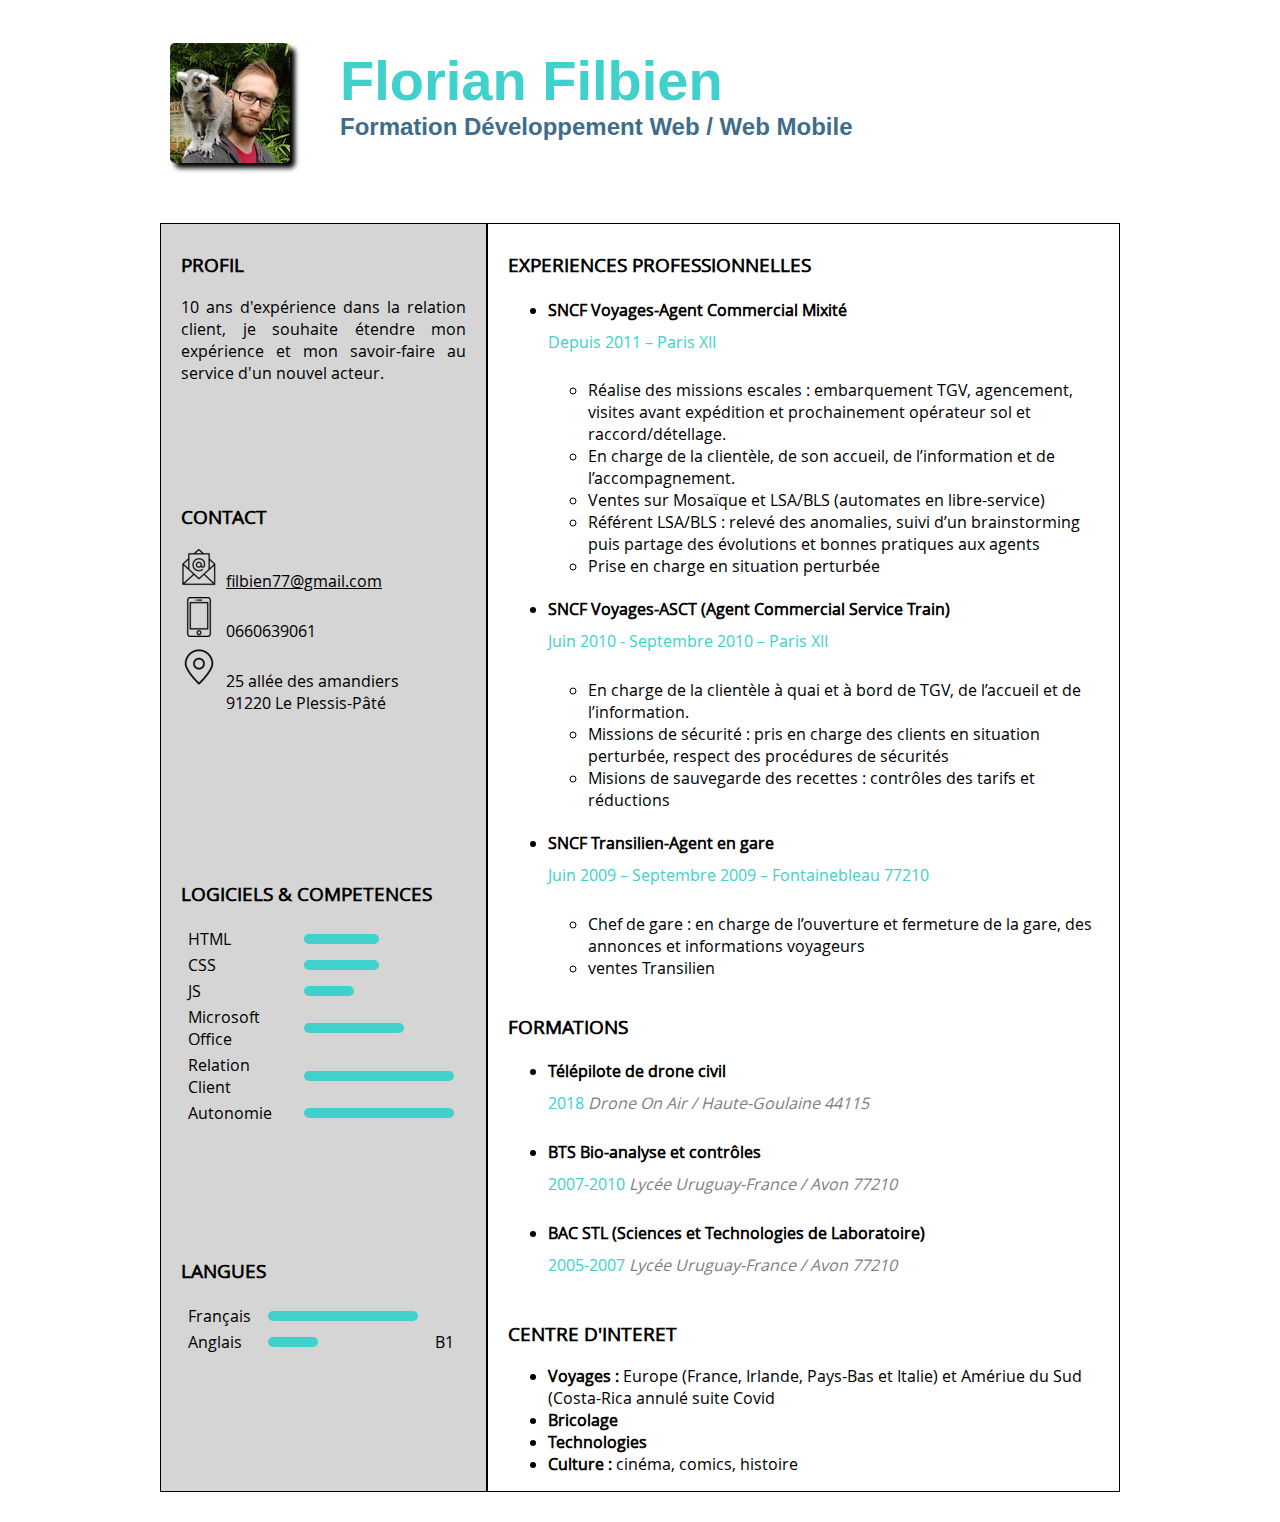
==== index.html @ 29e4142d "Rename cv.html to index.html" ====
<!DOCTYPE html>
<html>
	<head>
		<meta charset="utf-8">
		<meta name="viewport" content="width=device-width, initial-scale=1">
		<title>Mon CV</title>
		<link rel="stylesheet" type="text/css" href="style.css">
	</head>

	<body>
		
		<div id="bloc_page">

			<header>
				<p>
					<a href="images/profil.jpg" target="_blank" title="Cliquer pour agrandir"><img src="images/profil_miniature.jpg" alt="photo_miniature"/></a>
				</p>		
				<h1>Florian Filbien</h1>
				<h2>Formation Développement Web / Web Mobile</h2>
			</header>

			<div id="section_principal">	
				<section class="section1">
					<div class="profil">
						<h3>PROFIL</h3>
						<p>
							10 ans d'expérience dans la relation client, je souhaite étendre mon expérience et mon savoir-faire au service d'un nouvel acteur.
						</p>
					</div>

					<div class="contact">
						<h3>CONTACT</h3>
						<p>
							<ul>
								<li class="mail"><a href="mailto:filbien77@gmail.com">filbien77@gmail.com</a></li>
								<li class="mobile">0660639061</li>
								<li class="adresse">25 allée des amandiers </br> 91220 Le Plessis-Pâté</li>
							</ul>
						</p>
					</div>

					<div class="competences">	
						<h3>LOGICIELS & COMPETENCES</h3>
							<table>	
								<tr>
									<td>HTML</td>
									<td><div id="bordure_2"></div></td>
								</tr>
								<tr>
									<td>CSS</td>
									<td><div id="bordure_2"></div></td>
								</tr>
								<tr>
									<td>JS</td>
									<td><div id="bordure_1"></div></td>
								</tr>
								<tr>
									<td>Microsoft Office</td>
									<td><div id="bordure_3"></div></td>
								</tr>
								<tr>
									<td>Relation Client</td>
									<td><div id="bordure_5"></div></td>
								</tr>
								<tr>
									<td>Autonomie</td>
									<td><div id="bordure_5"></div></td>
								</tr>
							</table>
					</div>

					<div class="langues">
						<h3>LANGUES</h3>
						<p>
							<table>
								<tr>
									<td>Français</td>
									<td><div id="bordure_5"></div></td>
								</tr>
								<tr>
									<td>Anglais</td>
									<td><div id="bordure_1"></div></td>
									<td>B1</td>
								</tr>
							</table>
						</p>
					</div>	
				</section>

				<section class="section2">
					<div class="experiences">
						<h3>EXPERIENCES PROFESSIONNELLES</h3>
							<ul>
								<li>
									<h4>SNCF Voyages-Agent Commercial Mixité</h4>
									<h5>Depuis 2011 – Paris XII</h5>
								</li>
								<p>
									<ul>
										<li>Réalise des missions escales : embarquement TGV, agencement, visites avant expédition et prochainement opérateur sol et raccord/détellage.</li>
										<li>En charge de la clientèle, de son accueil, de l’information et de l’accompagnement. </li>
										<li>Ventes sur Mosaïque et LSA/BLS (automates en libre-service)</li>
										<li>Référent LSA/BLS : relevé des anomalies, suivi d’un brainstorming puis partage des évolutions et bonnes pratiques aux agents</li>
										<li>Prise en charge en situation perturbée</li>
									</ul>
								</p>
								<li>
									<h4>SNCF Voyages-ASCT (Agent Commercial Service Train)</h4>
									<h5>Juin 2010 - Septembre 2010 – Paris XII</h5>
								</li>	
								<p>
									<ul>
										<li>En charge de la clientèle à quai et à bord de TGV, de l’accueil et de l’information.</li>
										<li>Missions de sécurité : pris en charge des clients en situation perturbée, respect des procédures de sécurités</li>
										<li>Misions de sauvegarde des recettes : contrôles des tarifs et réductions</li>
									</ul>
								</p>
								<li>
									<h4>SNCF Transilien-Agent en gare</h4>
									<h5>Juin 2009 – Septembre 2009 – Fontainebleau 77210</h5>
								</li>		
								<p>
									<ul>
										<li>Chef de gare : en charge de l’ouverture et fermeture de la gare, des annonces et informations voyageurs</li>
										<li>ventes Transilien</li>
									</ul>
								</p>
							</ul>	
					</div>


					<div class="formations">	
						<h3>FORMATIONS</h3>
							<ul>
								<li>
									<h4>Télépilote de drone civil</h4>
									<h5>2018<div id="lieu"> Drone On Air / Haute-Goulaine 44115</div></h5>
								</li>
								<li>
									<h4>BTS Bio-analyse et contrôles</h4>
									<h5>2007-2010<div id="lieu"> Lycée Uruguay-France / Avon 77210</div></h5>
								</li>							
								<li>
									<h4>BAC STL (Sciences et Technologies de Laboratoire)</h4>
									<h5>2005-2007<div id="lieu"> Lycée Uruguay-France / Avon 77210</div></h5>
								</li>
							</ul>
					</div>

					<div id="loisirs">
						<h3>CENTRE D'INTERET</h3>
							<ul>
								<li>Voyages :<div id="interets"> Europe (France, Irlande, Pays-Bas et Italie) et Amériue du Sud (Costa-Rica annulé suite Covid</div></li>
								<li>Bricolage</li>
								<li>Technologies</li>
								<li>Culture : <div id="interets">cinéma, comics, histoire</div></li>
							</ul>
					</div>	
				</section>
			</div>	
		</div>
	</body>
	</html>
---- style.css ----
@font-face {
    font-family: 'open_sansregular';
    src: url('polices/OpenSans-Regular-webfont.eot');
    src: url('polices/OpenSans-Regular-webfont.eot?#iefix') format('embedded-opentype'),
         url('polices/OpenSans-Regular-webfont.woff2') format('woff2'),
         url('polices/OpenSans-Regular-webfont.woff') format('woff'),
         url('polices/OpenSans-Regular-webfont.ttf') format('truetype'),
         url('polices/OpenSans-Regular-webfont.svg#open_sansregular') format('svg');
    font-weight: normal;
    font-style: normal;
}

@font-face {
	font-family: 'Dayroom';
	src: url('polices/dayroom.eot');
	src: url('polices/dayroom.eot?#iefix') format('embedded-opentype'), 
	url('polices/dayroom.woff') format('woff'),
	url('polices/dayroom.ttf') format('truetype'),
	url('polices/dayroom.svg#Dayroom') format('svg');
	font-weight: normal;
	font-style: normal;
}

body {
	font-family: 'open_sansregular', Calibri, 'Trebuchet MS', sans-serif;
	background-image: url(images/arriere_plan.jpg);
	background-size: cover;
	width: 75%;
	margin: auto;
}

header {
	height: 145px;
	padding-bottom: 15px;
}

header img {
	margin: 5px 50px 0 10px;
	float: left;
	border-radius: 5px;
	background-color: black;
	box-shadow: 5px 5px 5px black;
}


/* -----Les Titres et autres-----*/

h1 {
	font-family: Dayroom, Calibri, sans-serif;
	color: #41D1CC;
	font-size: 3.5em;
	text-align: left;
	margin-bottom: 0;
	padding-top: 10px;
}

h2 {
	font-family: Trebuchet, Calibri, sans-serif;
	color: #3E6D89;
	font-size: 1.5em;
	font-weight: bold;
	margin-top: 0;
	text-align: left;
}

h3 {
	font-family: open_sansregular, Calibri, sans-serif;
	text-align: left;
	font-weight: bold;
	font-style: 1.2em;
}

h4 {
	margin-bottom: 10px;
	font-style: normal;
	font-weight: bold;
	color: black;
	font-size: medium;
}

h5 {
	margin-top: 0;
	color: #41D1CC;
	font-weight: normal;
	font-size: medium;
}
p {
	text-align: justify;
}


/* -----Les Séparateurs----- */

.separateur {
	clear: both;
	height: 5px;
	margin-top: 10px;
	margin-bottom: 10px;
	background-color: #41D1CC;
}

.separateur_vertical {
	width: 3px;
	height: auto;
	margin-top: 5px;
	background-color: grey;
}


/* -----Les Sections----- */

#section_principal {
	display: flex;
	justify-content: space-between;
	padding-bottom: 30px;
	padding-top: 20px;
}

.section1 {
	display: flex;
	flex-direction: column;
	justify-content: flex-start;
	width: 30%;
	margin-top: 5px;
	padding: 10px 20px 0 20px;
	background-color: #d5d5d5;
	border: solid black 1px
}

.section2 {
	display: flex;
	flex-direction: column;
	justify-content: flex-start;
	width: 70%;
	padding: 10px 20px 0 20px;
	margin-top: 5px;
	border: solid black 1px;
}


/* -----Dimensions des Bloc de la Section 1----- */

.profil {
	flex: 1;
}

.contact {
	flex: 1.5;
}

.competences {
	flex: 1.5;
}

.langues {
	flex: 1;
}


/* -----Effets Dynamiques Lien----- */

.contact a {
	color: black;
	font-style: normal;
	text-decoration: underline;
}

.contact a:hover {
	font-style: italic;
	color: #41D1CC;
	text-decoration: none;
}

.contact a:active {
	color: #41D1CC;
	font-style: normal;
	font-weight: bold;
	text-decoration: none;
}

.contact a:visited {
	font-style: italic;
	text-decoration: underline;
	color: #41D1CC;
}



/* -----Puces Contact----- */

.mail {
	margin: 5px;
	list-style-image: url('images/ico_mail.png');
}
.mobile {
	margin: 5px;
	list-style-image: url('images/ico_mobile.png');

}
.adresse {	
	margin: 5px;
	padding-bottom: 10px;
	list-style-image: url('images/ico_adresse.png');
}


/* -----tableau  Compétences et Langues-----*/

td {
	padding-right: 10px;
	padding-left: 5px;
}

#bordure_1 {
	border-radius: 5px;
	background-color: #41D1CC;
	width: 50px;
	height: 10px;
}

#bordure_2 {
	border-radius: 5px;
	background-color: #41D1CC;
	width: 75px;
	height: 10px;
}

#bordure_3 {
	border-radius: 5px;
	background-color: #41D1CC;
	width: 100px;
	height: 10px;

}

#bordure_5 {
	border-radius: 5px;
	background-color: #41D1CC;
	width: 150px;
	height: 10px;
}


/* -----Formations - les lieux----- */

#lieu {
	display: inline;
	color: grey;
	font-style: italic;
}


/* -----Centre d'Interets----- */

#loisirs li {
	font-weight: bold;
}

#interets {
	display: inline;
	font-weight: normal;
}


/* -----@queris----- */

@media screen and (max-width: 850px) {

	header {
		display: flex;
		flex-direction: column;
		margin-bottom: 30px;
	}

	header img {
		display: none;
	}

	h3 {
		text-align: center;
	}

	#section_principal {
		display: flex;
		flex-direction: column;
	}

	.section1 {
		width: auto;
		padding: 20px;
	}

	.contact {
		overflow-x: hidden;
	}

	.section2 {
		display: flex;
		flex-direction: column;
		width: auto;
	}
}

@media all and (min-width: 850px) and (max-width: 1150px) {


	.section1 {
		display: flex;
		flex-direction: column;
		justify-content: space-between;
	}

	.profil {
		flex: 0.5;
	}
	.contact {
		flex: 1;
	}

	.competences {
		overflow-x: scroll;
		flex: 1;
	}

	.langues {
		overflow-x: scroll;
		flex: 0.5;
		margin-bottom: 30px;
	}
}
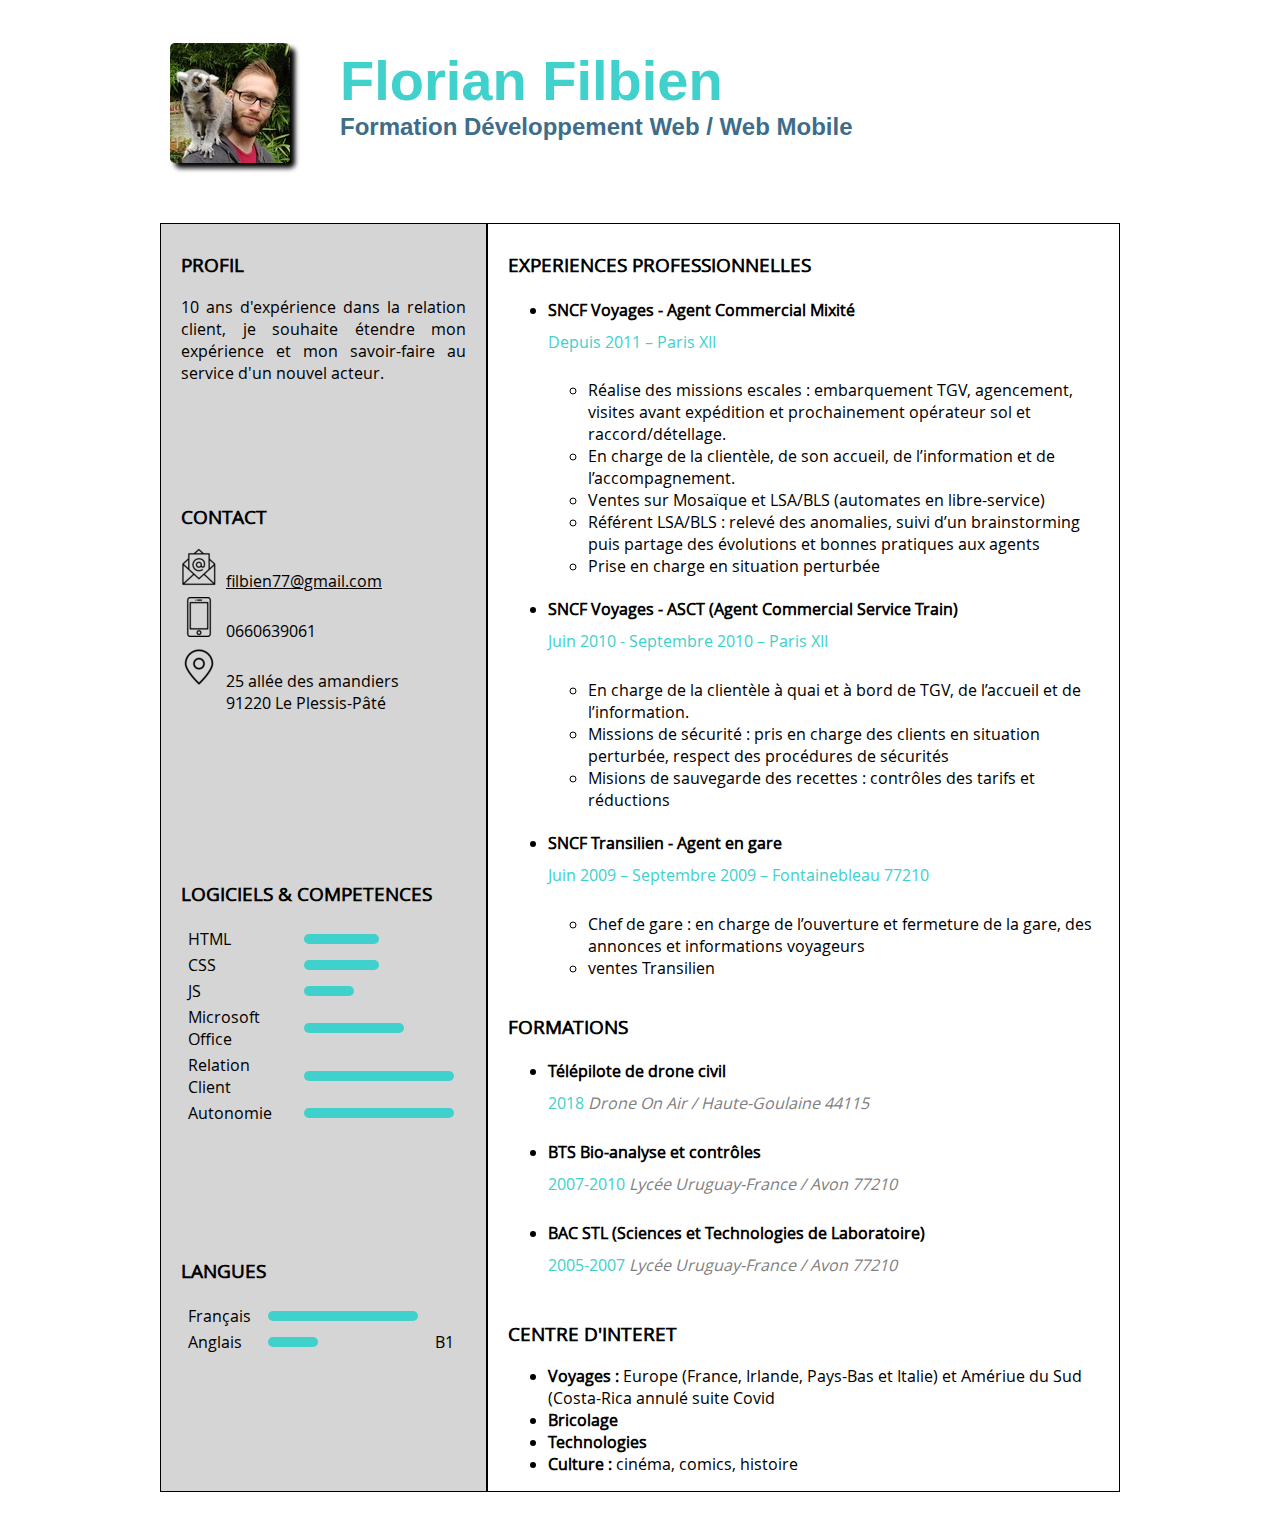
==== commit 2d30c73c: "Update index.html" ====
--- a/index.html
+++ b/index.html
@@ -92,7 +92,7 @@
 						<h3>EXPERIENCES PROFESSIONNELLES</h3>
 							<ul>
 								<li>
-									<h4>SNCF Voyages-Agent Commercial Mixité</h4>
+									<h4>SNCF Voyages - Agent Commercial Mixité</h4>
 									<h5>Depuis 2011 – Paris XII</h5>
 								</li>
 								<p>
@@ -105,7 +105,7 @@
 									</ul>
 								</p>
 								<li>
-									<h4>SNCF Voyages-ASCT (Agent Commercial Service Train)</h4>
+									<h4>SNCF Voyages - ASCT (Agent Commercial Service Train)</h4>
 									<h5>Juin 2010 - Septembre 2010 – Paris XII</h5>
 								</li>	
 								<p>
@@ -116,7 +116,7 @@
 									</ul>
 								</p>
 								<li>
-									<h4>SNCF Transilien-Agent en gare</h4>
+									<h4>SNCF Transilien - Agent en gare</h4>
 									<h5>Juin 2009 – Septembre 2009 – Fontainebleau 77210</h5>
 								</li>		
 								<p>
--- a/style.css
+++ b/style.css
@@ -89,24 +89,6 @@
 }
 
 
-/* -----Les Séparateurs----- */
-
-.separateur {
-	clear: both;
-	height: 5px;
-	margin-top: 10px;
-	margin-bottom: 10px;
-	background-color: #41D1CC;
-}
-
-.separateur_vertical {
-	width: 3px;
-	height: auto;
-	margin-top: 5px;
-	background-color: grey;
-}
-
-
 /* -----Les Sections----- */
 
 #section_principal {
@@ -138,7 +120,7 @@
 }
 
 
-/* -----Dimensions des Bloc de la Section 1----- */
+/* -----Dimensions des Blocs de la Section 1----- */
 
 .profil {
 	flex: 1;
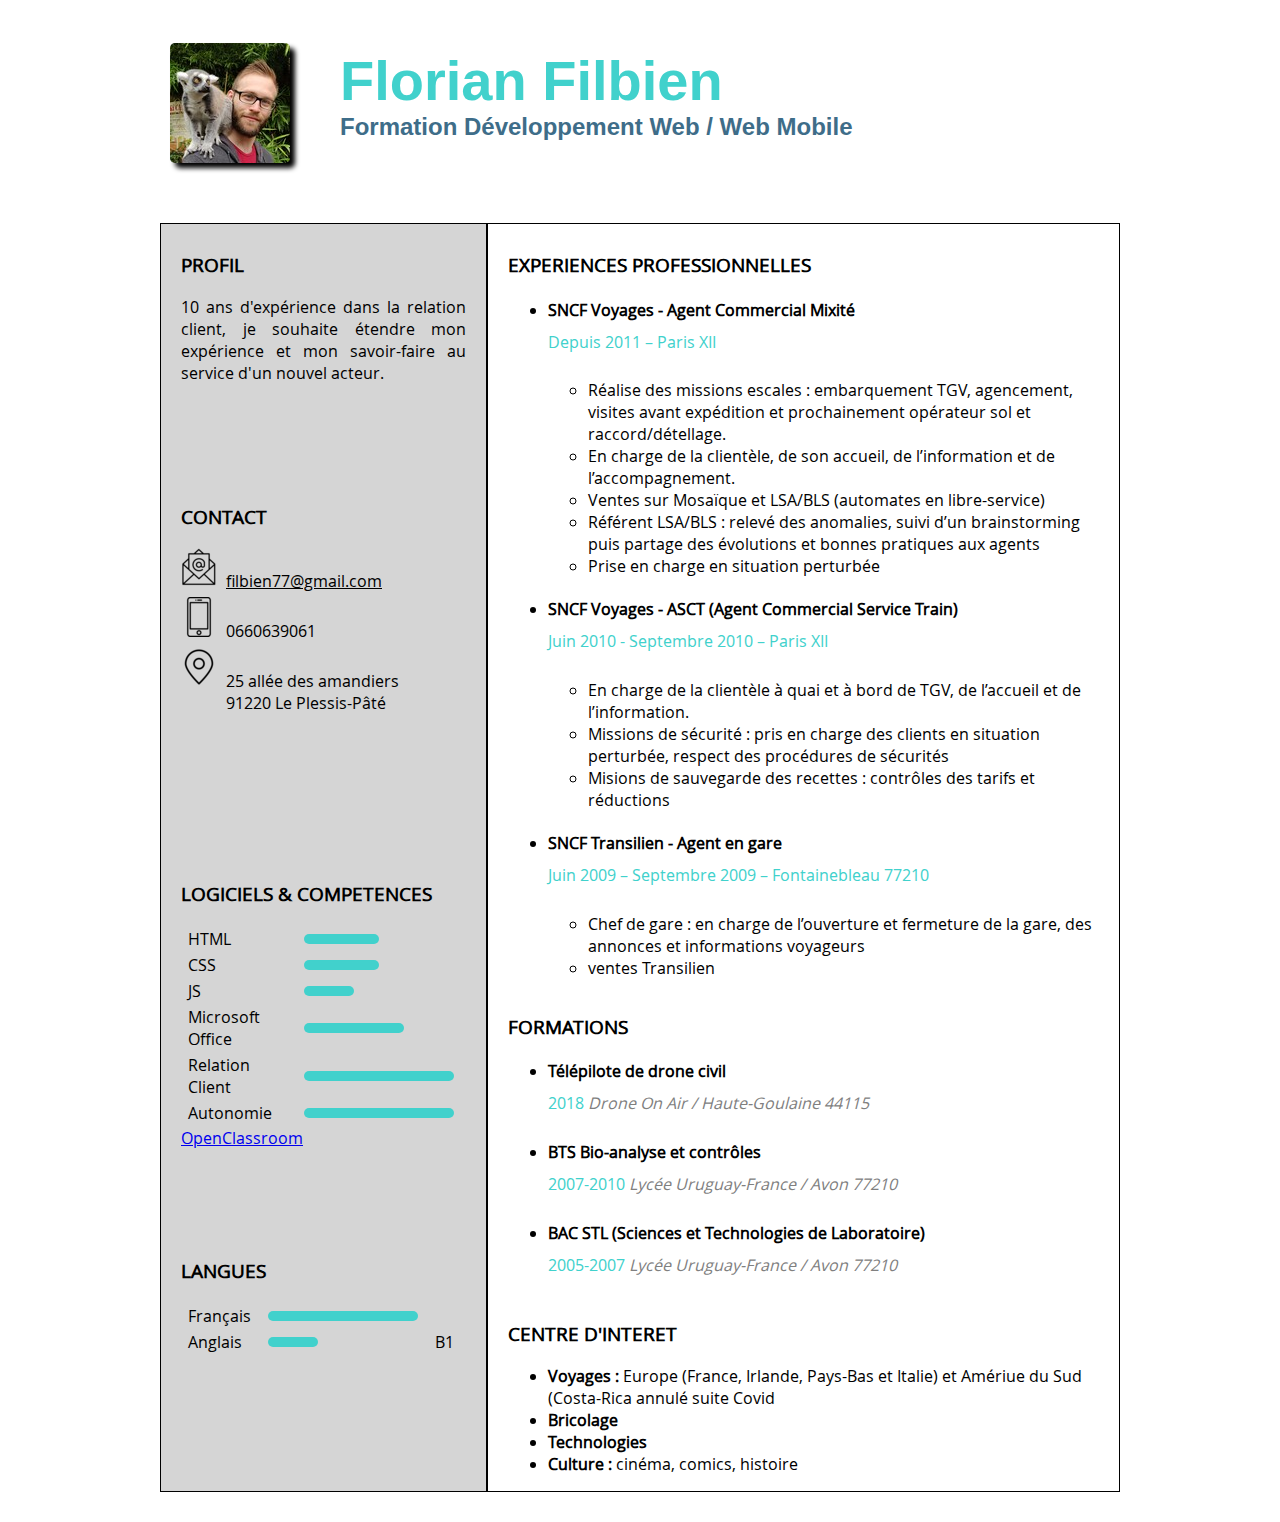
==== commit 9523419d: "Update index.html" ====
--- a/index.html
+++ b/index.html
@@ -67,6 +67,7 @@
 									<td><div id="bordure_5"></div></td>
 								</tr>
 							</table>
+							<a href="https://openclassrooms.com/fr/dashboard/courses#courses-taken">OpenClassroom</a>
 					</div>
 
 					<div class="langues">
--- a/style.css
+++ b/style.css
@@ -264,7 +264,8 @@
 
 	#section_principal {
 		display: flex;
-		flex-direction: column;
+		flex-direction: column;
+  padding-bottom: 30px;
 	}
 
 	.section1 {
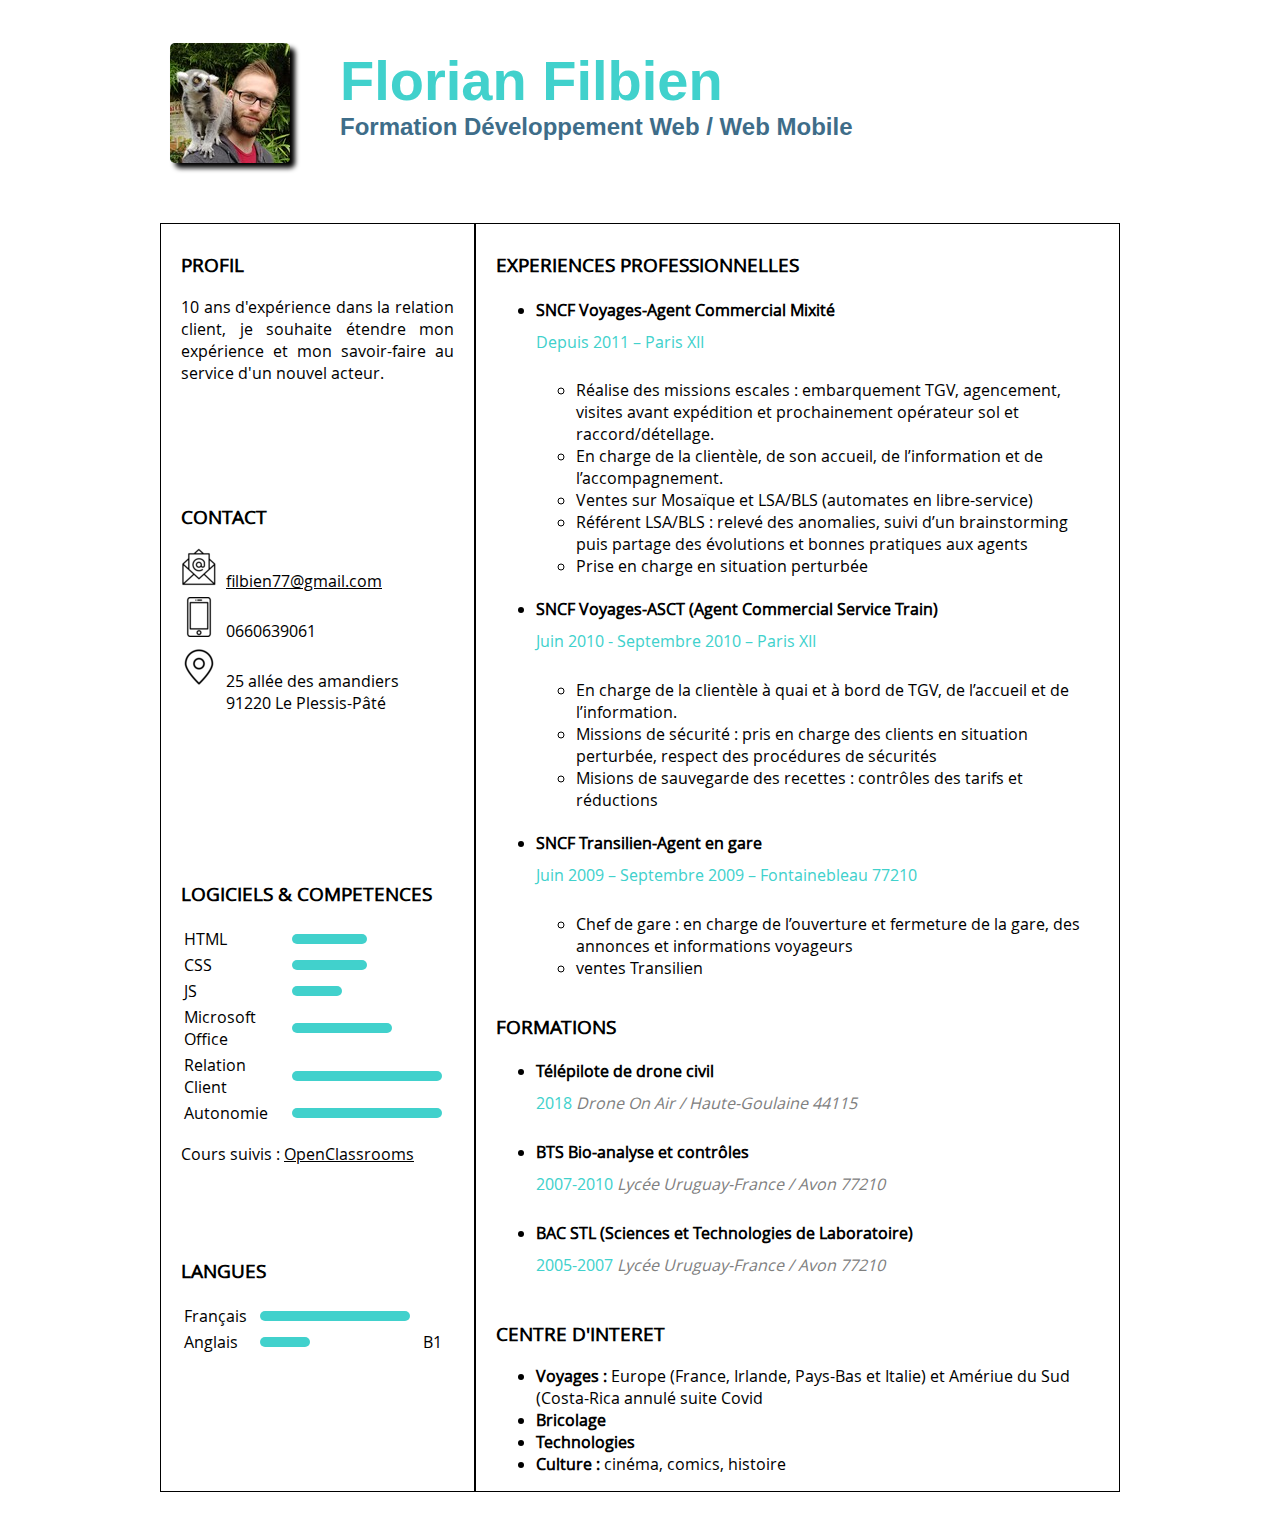
==== commit 85233f5a: "Add files via upload" ====
--- a/index.html
+++ b/index.html
@@ -20,7 +20,7 @@
 			</header>
 
 			<div id="section_principal">	
-				<section class="section1">
+				<section id="section1">
 					<div class="profil">
 						<h3>PROFIL</h3>
 						<p>
@@ -67,7 +67,11 @@
 									<td><div id="bordure_5"></div></td>
 								</tr>
 							</table>
-							<a href="https://openclassrooms.com/fr/dashboard/courses#courses-taken">OpenClassroom</a>
+
+							<p>
+								Cours suivis :
+								<a  href="https://openclassrooms.com/fr/dashboard/courses#courses-taken" target="_blank" title="cliquer pour ouvrir">OpenClassrooms</a>
+							</p>
 					</div>
 
 					<div class="langues">
@@ -88,12 +92,12 @@
 					</div>	
 				</section>
 
-				<section class="section2">
+				<section id="section2">
 					<div class="experiences">
 						<h3>EXPERIENCES PROFESSIONNELLES</h3>
 							<ul>
 								<li>
-									<h4>SNCF Voyages - Agent Commercial Mixité</h4>
+									<h4>SNCF Voyages-Agent Commercial Mixité</h4>
 									<h5>Depuis 2011 – Paris XII</h5>
 								</li>
 								<p>
@@ -106,7 +110,7 @@
 									</ul>
 								</p>
 								<li>
-									<h4>SNCF Voyages - ASCT (Agent Commercial Service Train)</h4>
+									<h4>SNCF Voyages-ASCT (Agent Commercial Service Train)</h4>
 									<h5>Juin 2010 - Septembre 2010 – Paris XII</h5>
 								</li>	
 								<p>
@@ -117,7 +121,7 @@
 									</ul>
 								</p>
 								<li>
-									<h4>SNCF Transilien - Agent en gare</h4>
+									<h4>SNCF Transilien-Agent en gare</h4>
 									<h5>Juin 2009 – Septembre 2009 – Fontainebleau 77210</h5>
 								</li>		
 								<p>
@@ -135,30 +139,30 @@
 							<ul>
 								<li>
 									<h4>Télépilote de drone civil</h4>
-									<h5>2018<div id="lieu"> Drone On Air / Haute-Goulaine 44115</div></h5>
+									<h5>2018<em> Drone On Air / Haute-Goulaine 44115</em></h5>
 								</li>
 								<li>
 									<h4>BTS Bio-analyse et contrôles</h4>
-									<h5>2007-2010<div id="lieu"> Lycée Uruguay-France / Avon 77210</div></h5>
+									<h5>2007-2010<em> Lycée Uruguay-France / Avon 77210</em></h5>
 								</li>							
 								<li>
 									<h4>BAC STL (Sciences et Technologies de Laboratoire)</h4>
-									<h5>2005-2007<div id="lieu"> Lycée Uruguay-France / Avon 77210</div></h5>
+									<h5>2005-2007<em> Lycée Uruguay-France / Avon 77210</em></h5>
 								</li>
 							</ul>
 					</div>
 
-					<div id="loisirs">
+					<div class="loisirs">
 						<h3>CENTRE D'INTERET</h3>
 							<ul>
-								<li>Voyages :<div id="interets"> Europe (France, Irlande, Pays-Bas et Italie) et Amériue du Sud (Costa-Rica annulé suite Covid</div></li>
+								<li>Voyages :<em> Europe (France, Irlande, Pays-Bas et Italie) et Amériue du Sud (Costa-Rica annulé suite Covid</em></li>
 								<li>Bricolage</li>
 								<li>Technologies</li>
-								<li>Culture : <div id="interets">cinéma, comics, histoire</div></li>
+								<li>Culture : <em>cinéma, comics, histoire</em></li>
 							</ul>
 					</div>	
 				</section>
 			</div>	
 		</div>
 	</body>
-	</html>
+	</html>--- a/style.css
+++ b/style.css
@@ -84,7 +84,7 @@
 	font-weight: normal;
 	font-size: medium;
 }
-p {
+.profil p {
 	text-align: justify;
 }
 
@@ -98,18 +98,17 @@
 	padding-top: 20px;
 }
 
-.section1 {
+#section1 {
 	display: flex;
 	flex-direction: column;
 	justify-content: flex-start;
 	width: 30%;
 	margin-top: 5px;
 	padding: 10px 20px 0 20px;
-	background-color: #d5d5d5;
 	border: solid black 1px
 }
 
-.section2 {
+#section2 {
 	display: flex;
 	flex-direction: column;
 	justify-content: flex-start;
@@ -120,7 +119,7 @@
 }
 
 
-/* -----Dimensions des Blocs de la Section 1----- */
+/* -----Dimensions des Blocs de la SECTION 1----- */
 
 .profil {
 	flex: 1;
@@ -139,36 +138,29 @@
 }
 
 
-/* -----Effets Dynamiques Lien----- */
-
-.contact a {
+/* -----Effets Dynamiques des Liens----- */
+
+a {
 	color: black;
 	font-style: normal;
 	text-decoration: underline;
 }
 
-.contact a:hover {
+a:hover {
 	font-style: italic;
 	color: #41D1CC;
 	text-decoration: none;
 }
 
-.contact a:active {
+a:active {
 	color: #41D1CC;
 	font-style: normal;
 	font-weight: bold;
 	text-decoration: none;
 }
 
-.contact a:visited {
-	font-style: italic;
-	text-decoration: underline;
-	color: #41D1CC;
-}
-
-
-
-/* -----Puces Contact----- */
+
+/* -----Puces de Contact----- */
 
 .mail {
 	margin: 5px;
@@ -177,8 +169,8 @@
 .mobile {
 	margin: 5px;
 	list-style-image: url('images/ico_mobile.png');
-
-}
+}
+
 .adresse {	
 	margin: 5px;
 	padding-bottom: 10px;
@@ -190,7 +182,6 @@
 
 td {
 	padding-right: 10px;
-	padding-left: 5px;
 }
 
 #bordure_1 {
@@ -223,24 +214,23 @@
 }
 
 
-/* -----Formations - les lieux----- */
-
-#lieu {
-	display: inline;
+/* -----Formations ----- */
+
+em {
 	color: grey;
 	font-style: italic;
 }
 
-
 /* -----Centre d'Interets----- */
 
-#loisirs li {
-	font-weight: bold;
-}
-
-#interets {
-	display: inline;
+.loisirs li {
+	font-weight: bold;
+}
+
+.loisirs em {
 	font-weight: normal;
+	color: black;
+	font-style: normal;
 }
 
 
@@ -264,11 +254,10 @@
 
 	#section_principal {
 		display: flex;
-		flex-direction: column;
-  padding-bottom: 30px;
-	}
-
-	.section1 {
+		flex-direction: column;
+	}
+
+	#section1 {
 		width: auto;
 		padding: 20px;
 	}
@@ -277,7 +266,7 @@
 		overflow-x: hidden;
 	}
 
-	.section2 {
+	#section2 {
 		display: flex;
 		flex-direction: column;
 		width: auto;
@@ -287,7 +276,7 @@
 @media all and (min-width: 850px) and (max-width: 1150px) {
 
 
-	.section1 {
+	#section1 {
 		display: flex;
 		flex-direction: column;
 		justify-content: space-between;
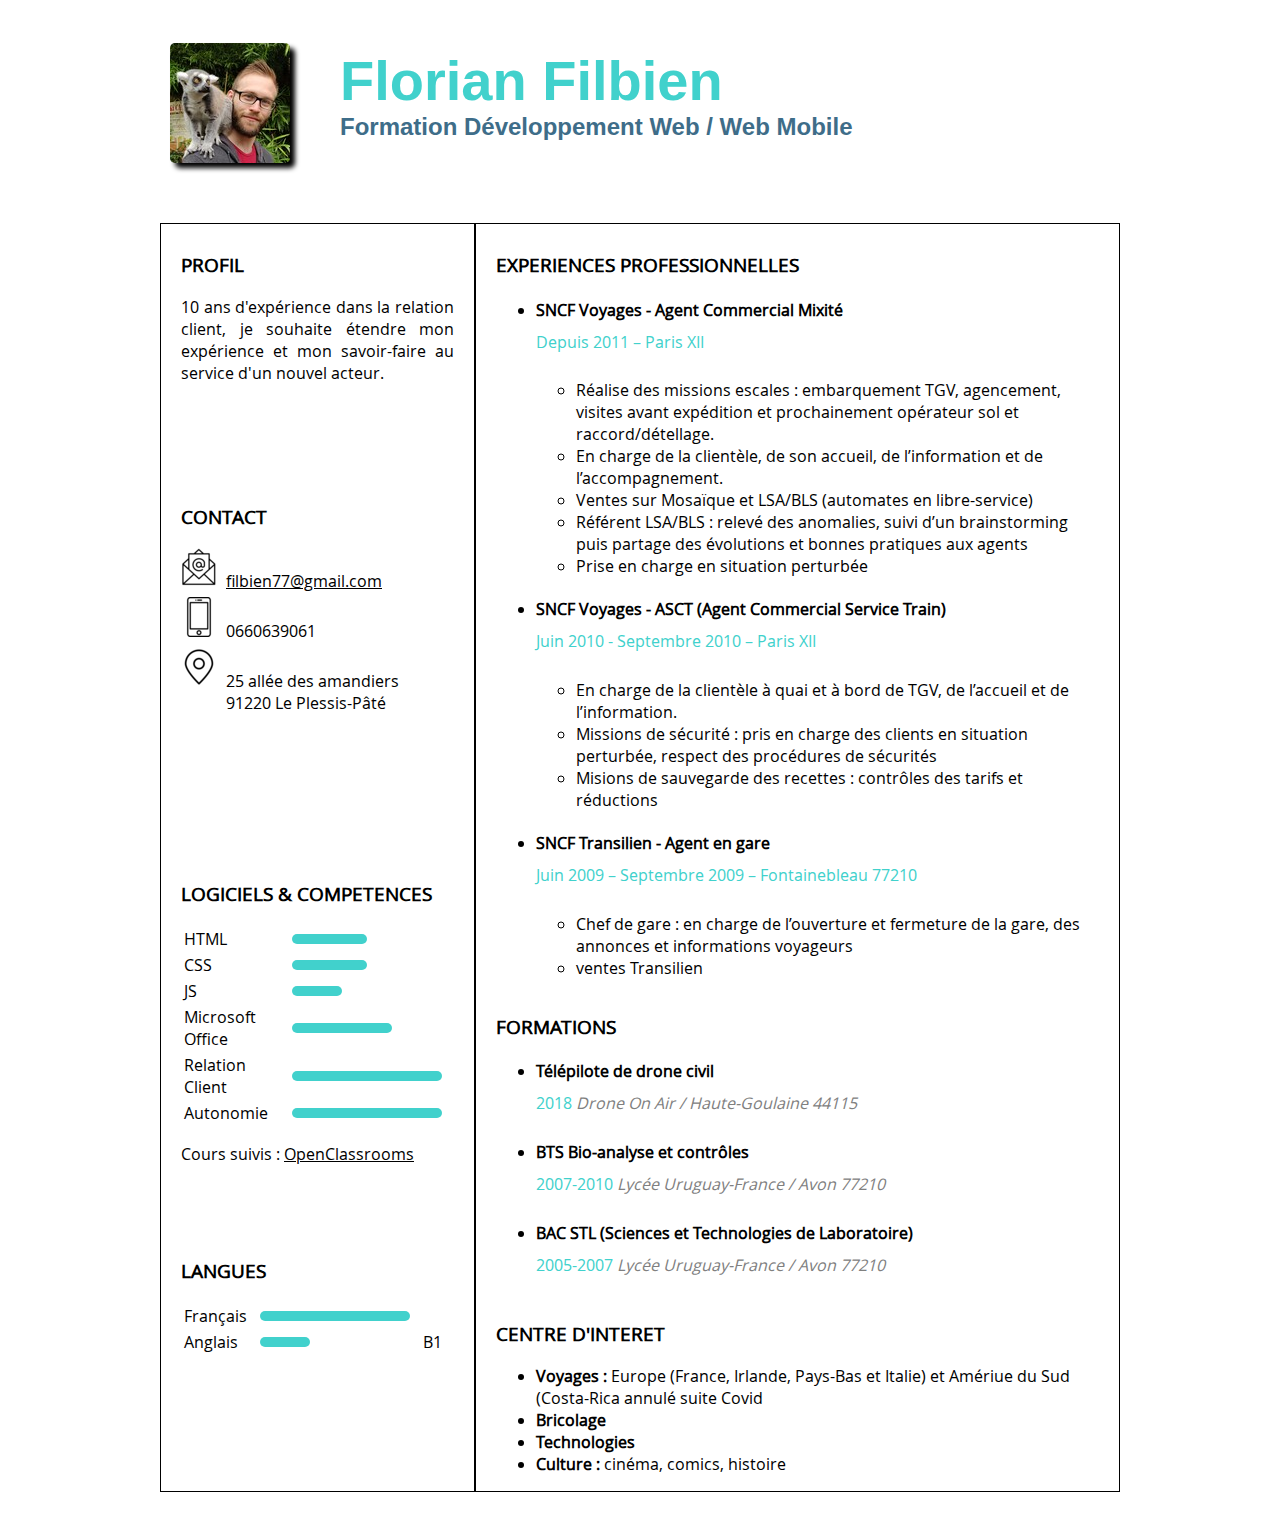
==== commit 726a5f35: "Update index.html" ====
--- a/index.html
+++ b/index.html
@@ -97,7 +97,7 @@
 						<h3>EXPERIENCES PROFESSIONNELLES</h3>
 							<ul>
 								<li>
-									<h4>SNCF Voyages-Agent Commercial Mixité</h4>
+									<h4>SNCF Voyages - Agent Commercial Mixité</h4>
 									<h5>Depuis 2011 – Paris XII</h5>
 								</li>
 								<p>
@@ -110,7 +110,7 @@
 									</ul>
 								</p>
 								<li>
-									<h4>SNCF Voyages-ASCT (Agent Commercial Service Train)</h4>
+									<h4>SNCF Voyages - ASCT (Agent Commercial Service Train)</h4>
 									<h5>Juin 2010 - Septembre 2010 – Paris XII</h5>
 								</li>	
 								<p>
@@ -121,7 +121,7 @@
 									</ul>
 								</p>
 								<li>
-									<h4>SNCF Transilien-Agent en gare</h4>
+									<h4>SNCF Transilien - Agent en gare</h4>
 									<h5>Juin 2009 – Septembre 2009 – Fontainebleau 77210</h5>
 								</li>		
 								<p>
@@ -165,4 +165,4 @@
 			</div>	
 		</div>
 	</body>
-	</html>+	</html>
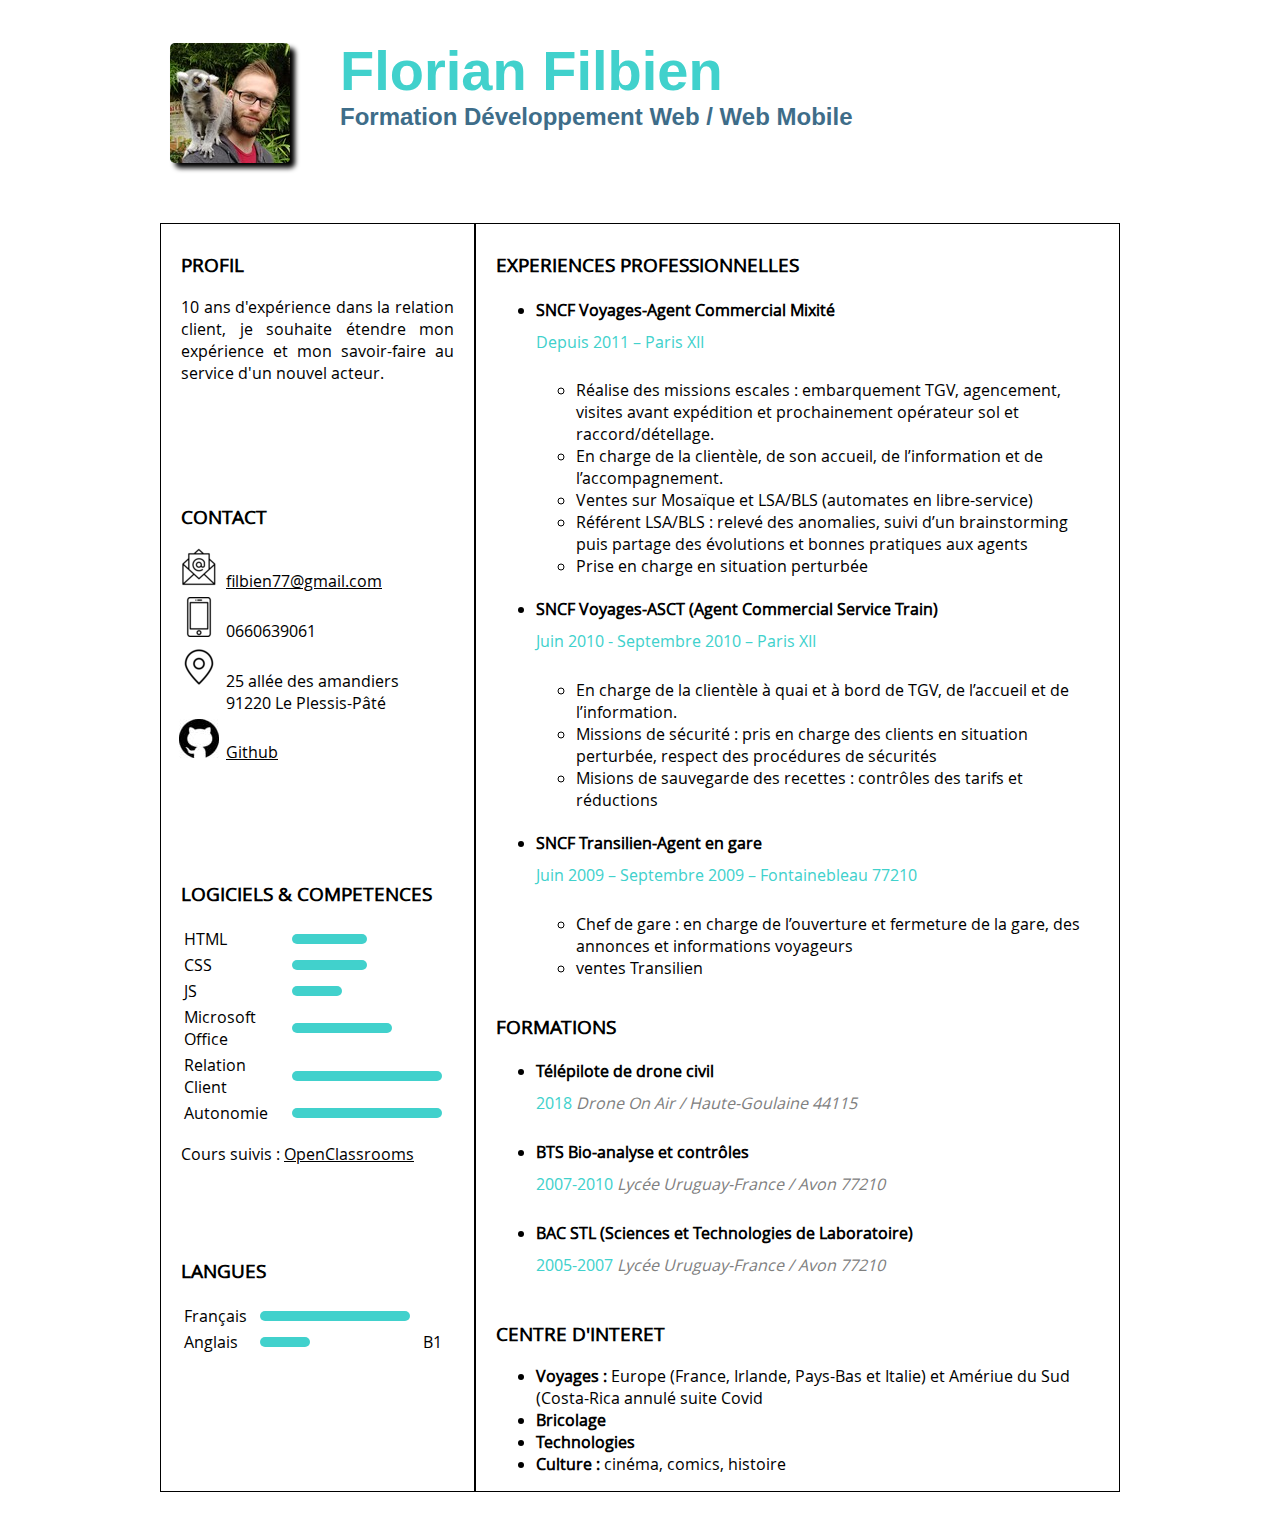
==== commit a2576df7: "Add files via upload" ====
--- a/index.html
+++ b/index.html
@@ -35,6 +35,7 @@
 								<li class="mail"><a href="mailto:filbien77@gmail.com">filbien77@gmail.com</a></li>
 								<li class="mobile">0660639061</li>
 								<li class="adresse">25 allée des amandiers </br> 91220 Le Plessis-Pâté</li>
+								<li class="github"><a href="https://github.com/Filbien" target="_blank">Github</a></li>
 							</ul>
 						</p>
 					</div>
@@ -97,7 +98,7 @@
 						<h3>EXPERIENCES PROFESSIONNELLES</h3>
 							<ul>
 								<li>
-									<h4>SNCF Voyages - Agent Commercial Mixité</h4>
+									<h4>SNCF Voyages-Agent Commercial Mixité</h4>
 									<h5>Depuis 2011 – Paris XII</h5>
 								</li>
 								<p>
@@ -110,7 +111,7 @@
 									</ul>
 								</p>
 								<li>
-									<h4>SNCF Voyages - ASCT (Agent Commercial Service Train)</h4>
+									<h4>SNCF Voyages-ASCT (Agent Commercial Service Train)</h4>
 									<h5>Juin 2010 - Septembre 2010 – Paris XII</h5>
 								</li>	
 								<p>
@@ -121,7 +122,7 @@
 									</ul>
 								</p>
 								<li>
-									<h4>SNCF Transilien - Agent en gare</h4>
+									<h4>SNCF Transilien-Agent en gare</h4>
 									<h5>Juin 2009 – Septembre 2009 – Fontainebleau 77210</h5>
 								</li>		
 								<p>
@@ -165,4 +166,4 @@
 			</div>	
 		</div>
 	</body>
-	</html>
+	</html>--- a/style.css
+++ b/style.css
@@ -51,7 +51,6 @@
 	font-size: 3.5em;
 	text-align: left;
 	margin-bottom: 0;
-	padding-top: 10px;
 }
 
 h2 {
@@ -173,8 +172,12 @@
 
 .adresse {	
 	margin: 5px;
-	padding-bottom: 10px;
 	list-style-image: url('images/ico_adresse.png');
+}
+
+.github {
+	margin: 5px;
+	list-style-image: url('images/github_logo.jpg');
 }
 
 
@@ -237,6 +240,11 @@
 /* -----@queris----- */
 
 @media screen and (max-width: 850px) {
+
+	body {
+		background-image: none;
+		background-color: #eeeeea;
+	}
 
 	header {
 		display: flex;
@@ -275,29 +283,23 @@
 
 @media all and (min-width: 850px) and (max-width: 1150px) {
 
-
-	#section1 {
-		display: flex;
-		flex-direction: column;
-		justify-content: space-between;
-	}
-
-	.profil {
-		flex: 0.5;
-	}
-	.contact {
-		flex: 1;
-	}
-
 	.competences {
 		overflow-x: scroll;
-		flex: 1;
 	}
 
 	.langues {
 		overflow-x: scroll;
-		flex: 0.5;
 		margin-bottom: 30px;
 	}
 }
 
+@media screen and (max-width: 440px) {
+
+	header {
+		height: 250px;
+	}
+
+	#section_principal {
+		padding-top: 0;
+	}
+}